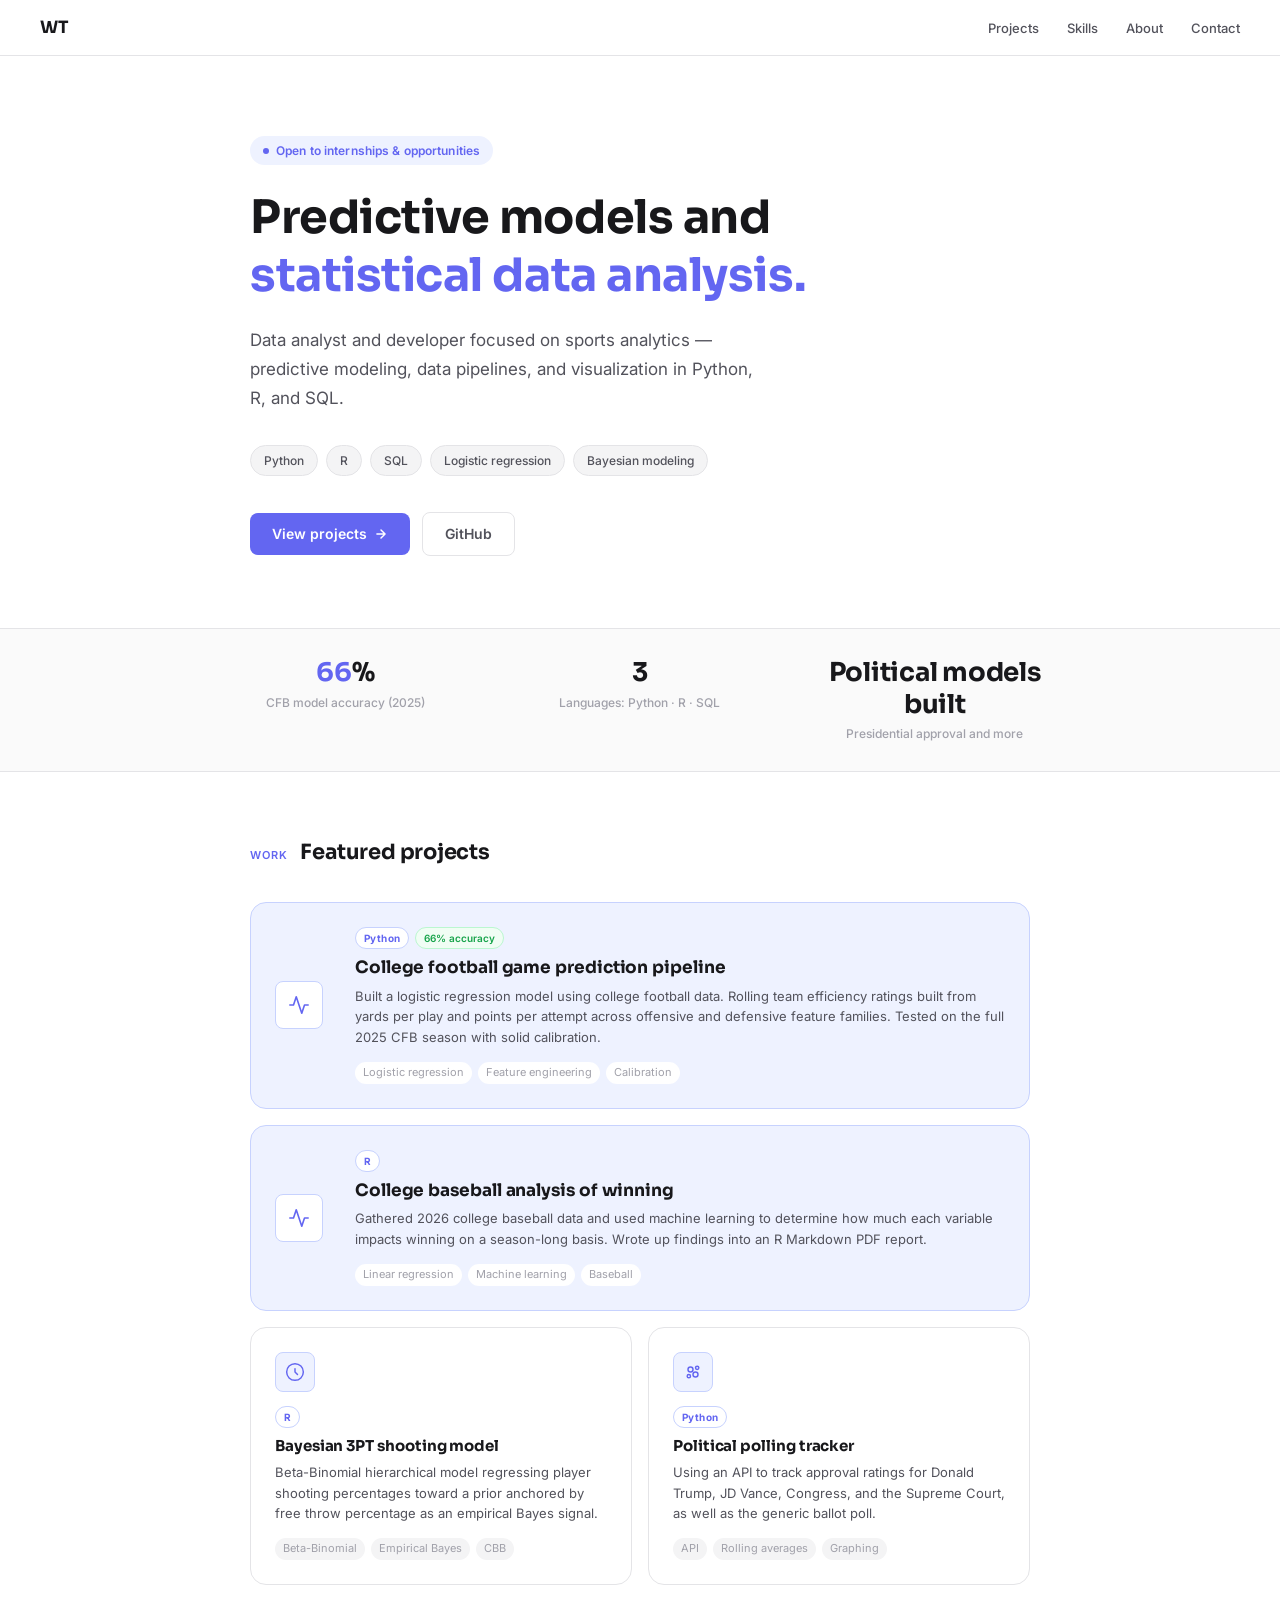
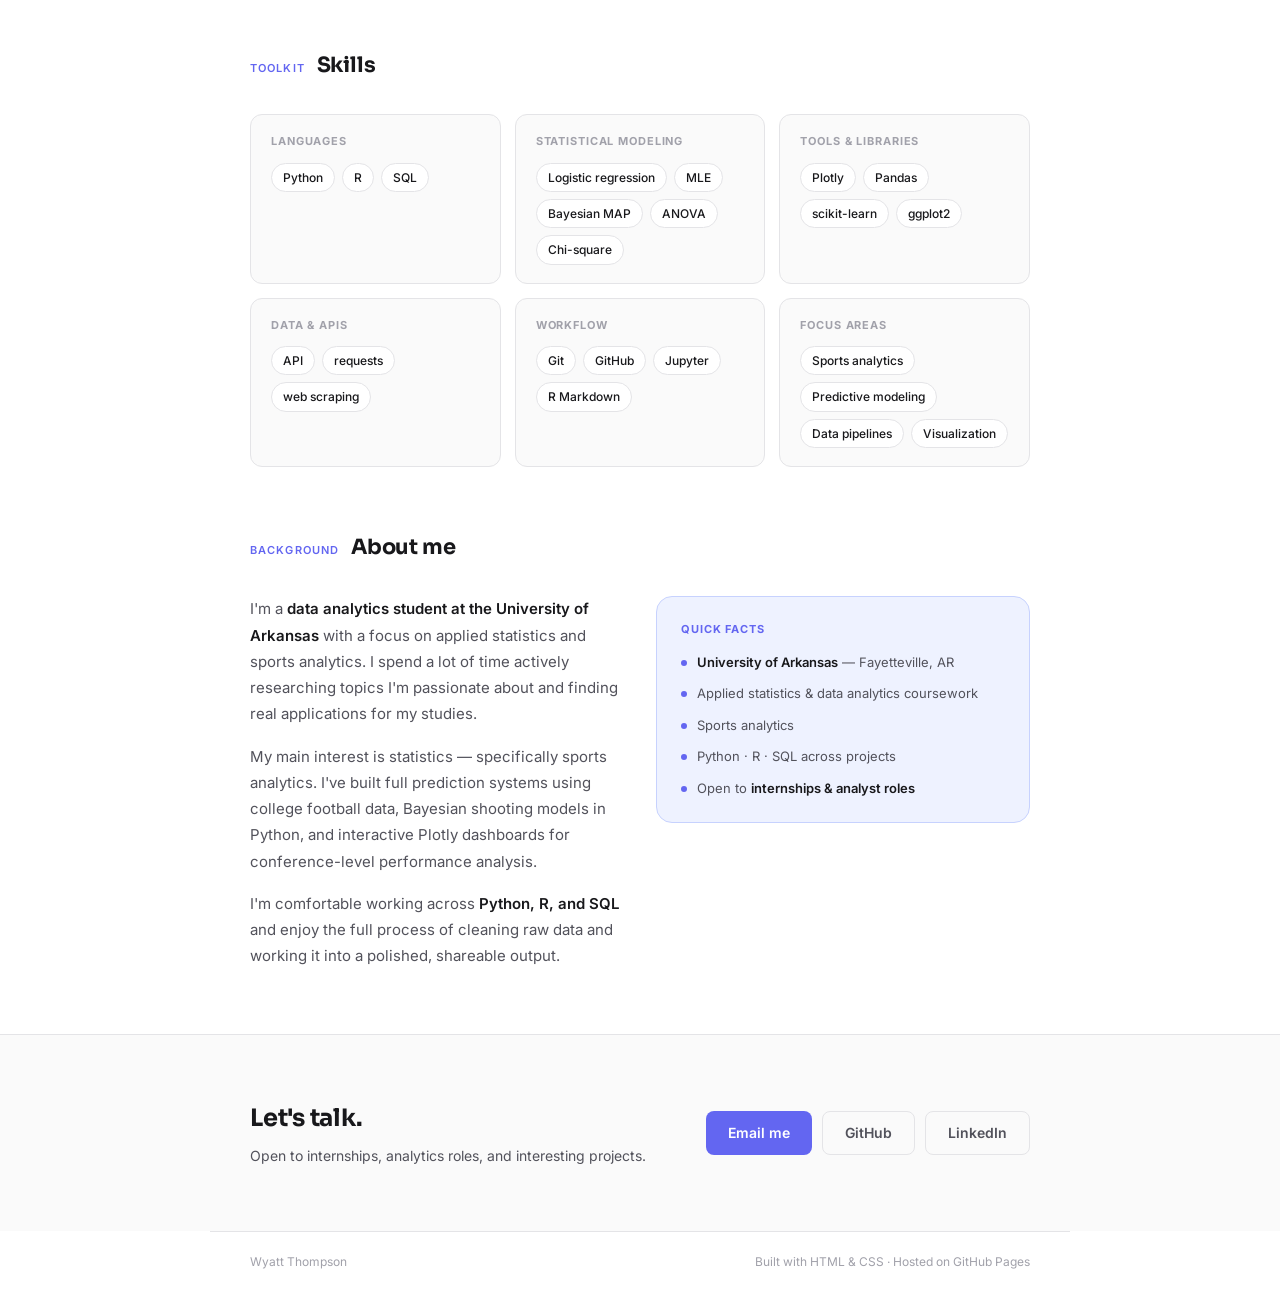
==== index.html @ f05ef439 "Add files via upload" ====
<!DOCTYPE html>
<html lang="en">
<head>
  <meta charset="UTF-8" />
  <meta name="viewport" content="width=device-width, initial-scale=1.0" />
  <title>Wyatt Thompson — Data Analyst</title>
  <link rel="preconnect" href="https://fonts.googleapis.com" />
  <link rel="preconnect" href="https://fonts.gstatic.com" crossorigin />
  <link href="https://fonts.googleapis.com/css2?family=Inter:wght@400;500;600;700&family=Sora:wght@600;700;800&display=swap" rel="stylesheet" />
  <style>
    *, *::before, *::after { box-sizing: border-box; margin: 0; padding: 0; }

    :root {
      --accent: #6366f1;
      --accent-light: #eef2ff;
      --accent-dark: #4338ca;
      --bg: #ffffff;
      --bg-soft: #fafafa;
      --bg-muted: #f4f4f5;
      --text: #18181b;
      --text-secondary: #52525b;
      --text-muted: #a1a1aa;
      --border: #e4e4e7;
      --radius-sm: 8px;
      --radius-md: 12px;
      --radius-lg: 16px;
    }

    html { scroll-behavior: smooth; }

    body {
      font-family: 'Inter', sans-serif;
      background: var(--bg);
      color: var(--text);
      font-size: 15px;
      line-height: 1.6;
      -webkit-font-smoothing: antialiased;
    }

    /* NAV */
    nav {
      position: sticky;
      top: 0;
      z-index: 100;
      background: rgba(255,255,255,0.92);
      backdrop-filter: blur(12px);
      -webkit-backdrop-filter: blur(12px);
      border-bottom: 1px solid var(--border);
      padding: 0 40px;
      height: 56px;
      display: flex;
      align-items: center;
      justify-content: space-between;
    }

    .nav-logo {
      font-family: 'Sora', sans-serif;
      font-weight: 700;
      font-size: 17px;
      color: var(--text);
      text-decoration: none;
      letter-spacing: -0.01em;
    }

    .nav-links {
      display: flex;
      gap: 28px;
      list-style: none;
    }

    .nav-links a {
      font-size: 13px;
      font-weight: 500;
      color: var(--text-secondary);
      text-decoration: none;
      transition: color 0.15s;
    }

    .nav-links a:hover { color: var(--text); }

    /* HERO */
    .hero {
      max-width: 860px;
      margin: 0 auto;
      padding: 80px 40px 72px;
    }

    .hero-badge {
      display: inline-flex;
      align-items: center;
      gap: 7px;
      font-size: 12px;
      font-weight: 600;
      color: var(--accent);
      background: var(--accent-light);
      padding: 5px 13px;
      border-radius: 99px;
      margin-bottom: 24px;
      letter-spacing: 0.01em;
    }

    .hero-badge-dot {
      width: 6px;
      height: 6px;
      border-radius: 50%;
      background: var(--accent);
      animation: pulse 2s ease-in-out infinite;
    }

    @keyframes pulse {
      0%, 100% { opacity: 1; transform: scale(1); }
      50% { opacity: 0.5; transform: scale(0.8); }
    }

    .hero h1 {
      font-family: 'Sora', sans-serif;
      font-size: clamp(32px, 5vw, 46px);
      font-weight: 700;
      line-height: 1.25;
      letter-spacing: -0.01em;
      color: var(--text);
      margin-bottom: 22px;
      max-width: 620px;
    }

    .hero h1 .accent { color: var(--accent); }

    .hero-sub {
      font-size: 17px;
      color: var(--text-secondary);
      max-width: 520px;
      line-height: 1.7;
      margin-bottom: 32px;
    }

    .hero-tags {
      display: flex;
      flex-wrap: wrap;
      gap: 8px;
      margin-bottom: 36px;
    }

    .tag {
      font-size: 12px;
      font-weight: 500;
      color: var(--text-secondary);
      background: var(--bg-muted);
      border: 1px solid var(--border);
      padding: 5px 13px;
      border-radius: 99px;
    }

    .hero-actions {
      display: flex;
      gap: 12px;
      align-items: center;
      flex-wrap: wrap;
    }

    .btn {
      font-size: 14px;
      font-weight: 600;
      padding: 10px 22px;
      border-radius: var(--radius-sm);
      text-decoration: none;
      transition: all 0.15s;
      cursor: pointer;
      border: none;
      display: inline-flex;
      align-items: center;
      gap: 7px;
    }

    .btn-primary {
      background: var(--accent);
      color: #fff;
    }

    .btn-primary:hover { background: var(--accent-dark); }

    .btn-secondary {
      background: transparent;
      color: var(--text-secondary);
      border: 1px solid var(--border);
    }

    .btn-secondary:hover { border-color: #aaa; color: var(--text); }

    /* STATS */
    .stats-bar {
      background: var(--bg-soft);
      border-top: 1px solid var(--border);
      border-bottom: 1px solid var(--border);
      padding: 28px 40px;
    }

    .stats-inner {
      max-width: 860px;
      margin: 0 auto;
      display: grid;
      grid-template-columns: repeat(3, 1fr);
      gap: 24px;
    }

    .stat { text-align: center; }

    .stat-value {
      font-family: 'Sora', sans-serif;
      font-size: 26px;
      font-weight: 700;
      color: var(--text);
      letter-spacing: -0.01em;
      line-height: 1.2;
      margin-bottom: 4px;
    }

    .stat-value span { color: var(--accent); }

    .stat-label {
      font-size: 12px;
      color: var(--text-muted);
      font-weight: 500;
    }

    /* SECTIONS */
    .section {
      max-width: 860px;
      margin: 0 auto;
      padding: 64px 40px;
    }

    .section + .section { padding-top: 0; }

    .section-header {
      display: flex;
      align-items: baseline;
      gap: 12px;
      margin-bottom: 32px;
    }

    .section-label {
      font-size: 11px;
      font-weight: 600;
      color: var(--accent);
      letter-spacing: 0.1em;
      text-transform: uppercase;
    }

    .section-title {
      font-family: 'Sora', sans-serif;
      font-size: 21px;
      font-weight: 700;
      color: var(--text);
      letter-spacing: -0.01em;
    }

    /* PROJECTS */
    .projects-grid {
      display: grid;
      grid-template-columns: 1fr 1fr;
      gap: 16px;
    }

    .project-card {
      background: var(--bg);
      border: 1px solid var(--border);
      border-radius: var(--radius-lg);
      padding: 24px;
      transition: border-color 0.15s, transform 0.15s;
      text-decoration: none;
      color: inherit;
      display: flex;
      flex-direction: column;
    }

    .project-card:hover {
      border-color: var(--accent);
      transform: translateY(-2px);
    }

    .project-card.featured {
      grid-column: span 2;
      background: var(--accent-light);
      border-color: #c7d2fe;
      flex-direction: row;
      gap: 32px;
      align-items: center;
    }

    .project-card.featured:hover { border-color: var(--accent); }

    .proj-icon {
      width: 40px;
      height: 40px;
      border-radius: var(--radius-sm);
      background: var(--accent-light);
      border: 1px solid #c7d2fe;
      display: flex;
      align-items: center;
      justify-content: center;
      margin-bottom: 14px;
      flex-shrink: 0;
    }

    .project-card.featured .proj-icon {
      width: 48px;
      height: 48px;
      background: white;
      margin-bottom: 0;
    }

    .proj-icon svg {
      width: 20px;
      height: 20px;
      stroke: var(--accent);
      fill: none;
      stroke-width: 1.75;
      stroke-linecap: round;
      stroke-linejoin: round;
    }

    .project-card.featured .proj-icon svg { width: 22px; height: 22px; }

    .proj-meta {
      display: flex;
      gap: 6px;
      align-items: center;
      margin-bottom: 8px;
    }

    .proj-lang {
      font-size: 10px;
      font-weight: 700;
      color: var(--accent);
      background: white;
      border: 1px solid #c7d2fe;
      padding: 2px 8px;
      border-radius: 99px;
      letter-spacing: 0.04em;
    }

    .project-card.featured .proj-lang { background: white; }

    .proj-accuracy {
      font-size: 10px;
      font-weight: 600;
      color: #16a34a;
      background: #f0fdf4;
      border: 1px solid #bbf7d0;
      padding: 2px 8px;
      border-radius: 99px;
    }

    .proj-title {
      font-family: 'Sora', sans-serif;
      font-size: 15px;
      font-weight: 700;
      color: var(--text);
      margin-bottom: 6px;
      letter-spacing: -0.005em;
      line-height: 1.35;
    }

    .project-card.featured .proj-title { font-size: 17px; }

    .proj-desc {
      font-size: 13px;
      color: var(--text-secondary);
      line-height: 1.6;
      flex: 1;
    }

    .proj-footer {
      display: flex;
      gap: 6px;
      flex-wrap: wrap;
      margin-top: 14px;
    }

    .proj-tag {
      font-size: 11px;
      color: var(--text-muted);
      background: var(--bg-muted);
      padding: 2px 8px;
      border-radius: 99px;
    }

    .project-card.featured .proj-tag { background: white; }

    /* SKILLS */
    .skills-grid {
      display: grid;
      grid-template-columns: repeat(3, 1fr);
      gap: 14px;
    }

    .skill-group {
      background: var(--bg-soft);
      border: 1px solid var(--border);
      border-radius: var(--radius-md);
      padding: 18px 20px;
    }

    .skill-group-title {
      font-size: 11px;
      font-weight: 700;
      color: var(--text-muted);
      letter-spacing: 0.08em;
      text-transform: uppercase;
      margin-bottom: 12px;
    }

    .skill-pills {
      display: flex;
      flex-wrap: wrap;
      gap: 7px;
    }

    .skill-pill {
      font-size: 12px;
      font-weight: 500;
      color: var(--text);
      background: white;
      border: 1px solid var(--border);
      padding: 4px 11px;
      border-radius: 99px;
    }

    /* ABOUT */
    .about-grid {
      display: grid;
      grid-template-columns: 1fr 1fr;
      gap: 32px;
      align-items: start;
    }

    .about-text p {
      font-size: 15px;
      color: var(--text-secondary);
      line-height: 1.75;
      margin-bottom: 16px;
    }

    .about-text p:last-child { margin-bottom: 0; }

    .about-text strong { color: var(--text); font-weight: 600; }

    .about-card {
      background: var(--accent-light);
      border: 1px solid #c7d2fe;
      border-radius: var(--radius-lg);
      padding: 24px;
    }

    .about-card-label {
      font-size: 11px;
      font-weight: 700;
      color: var(--accent);
      letter-spacing: 0.08em;
      text-transform: uppercase;
      margin-bottom: 14px;
    }

    .about-item {
      display: flex;
      align-items: flex-start;
      gap: 10px;
      margin-bottom: 12px;
    }

    .about-item:last-child { margin-bottom: 0; }

    .about-item-dot {
      width: 6px;
      height: 6px;
      border-radius: 50%;
      background: var(--accent);
      flex-shrink: 0;
      margin-top: 7px;
    }

    .about-item-text {
      font-size: 13px;
      color: var(--text-secondary);
      line-height: 1.5;
    }

    .about-item-text strong { color: var(--text); font-weight: 600; }

    /* CONTACT */
    .contact-section {
      background: var(--bg-soft);
      border-top: 1px solid var(--border);
    }

    .contact-inner {
      max-width: 860px;
      margin: 0 auto;
      padding: 64px 40px;
      display: flex;
      justify-content: space-between;
      align-items: center;
      gap: 32px;
      flex-wrap: wrap;
    }

    .contact-text h2 {
      font-family: 'Sora', sans-serif;
      font-size: 24px;
      font-weight: 700;
      letter-spacing: -0.01em;
      margin-bottom: 8px;
    }

    .contact-text p {
      font-size: 14px;
      color: var(--text-secondary);
    }

    .contact-links {
      display: flex;
      gap: 10px;
      flex-wrap: wrap;
    }

    /* FOOTER */
    footer {
      border-top: 1px solid var(--border);
      padding: 20px 40px;
      display: flex;
      justify-content: space-between;
      align-items: center;
      max-width: 860px;
      margin: 0 auto;
    }

    footer p {
      font-size: 12px;
      color: var(--text-muted);
    }

    /* RESPONSIVE */
    @media (max-width: 640px) {
      nav { padding: 0 20px; }
      .hero { padding: 48px 20px 52px; }
      .stats-bar { padding: 24px 20px; }
      .stats-inner { grid-template-columns: 1fr; gap: 18px; }
      .section { padding: 48px 20px; }
      .projects-grid { grid-template-columns: 1fr; }
      .project-card.featured { grid-column: span 1; flex-direction: column; }
      .skills-grid { grid-template-columns: 1fr 1fr; }
      .about-grid { grid-template-columns: 1fr; }
      .contact-inner { padding: 48px 20px; }
      footer { padding: 20px; flex-direction: column; gap: 8px; text-align: center; }
    }

    @media (prefers-reduced-motion: reduce) {
      *, *::before, *::after { animation: none !important; transition: none !important; }
    }
  </style>
</head>
<body>

  <nav>
    <a href="#" class="nav-logo">WT</a>
    <ul class="nav-links">
      <li><a href="#projects">Projects</a></li>
      <li><a href="#skills">Skills</a></li>
      <li><a href="#about">About</a></li>
      <li><a href="#contact">Contact</a></li>
    </ul>
  </nav>

  <!-- HERO -->
  <section class="hero">
    <div class="hero-badge">
      <span class="hero-badge-dot"></span>
      Open to internships &amp; opportunities
    </div>
    <h1>Predictive models and <span class="accent">statistical data analysis.</span></h1>
    <p class="hero-sub">
      Data analyst and developer focused on sports analytics —
      predictive modeling, data pipelines, and visualization in Python, R, and SQL.
    </p>
    <div class="hero-tags">
      <span class="tag">Python</span>
      <span class="tag">R</span>
      <span class="tag">SQL</span>
      <span class="tag">Logistic regression</span>
      <span class="tag">Bayesian modeling</span>
    </div>
    <div class="hero-actions">
      <a href="#projects" class="btn btn-primary">
        View projects
        <svg viewBox="0 0 24 24" width="14" height="14" stroke="currentColor" fill="none" stroke-width="2.5" stroke-linecap="round" stroke-linejoin="round"><path d="M5 12h14M12 5l7 7-7 7"/></svg>
      </a>
      <a href="https://github.com/wyattthompson915" target="_blank" rel="noopener" class="btn btn-secondary">
        GitHub
      </a>
    </div>
  </section>

  <!-- STATS -->
  <div class="stats-bar">
    <div class="stats-inner">
      <div class="stat">
        <div class="stat-value"><span>66</span>%</div>
        <div class="stat-label">CFB model accuracy (2025)</div>
      </div>
      <div class="stat">
        <div class="stat-value">3</div>
        <div class="stat-label">Languages: Python · R · SQL</div>
      </div>
      <div class="stat">
        <div class="stat-value">Political models built</div>
        <div class="stat-label">Presidential approval and more</div>
      </div>
    </div>
  </div>

  <!-- PROJECTS -->
  <section class="section" id="projects">
    <div class="section-header">
      <span class="section-label">Work</span>
      <h2 class="section-title">Featured projects</h2>
    </div>
    <div class="projects-grid">

      <!-- Featured -->
      <a href="#" class="project-card featured">
        <div class="proj-icon">
          <svg viewBox="0 0 24 24"><polyline points="22 12 18 12 15 21 9 3 6 12 2 12"/></svg>
        </div>
        <div>
          <div class="proj-meta">
            <span class="proj-lang">Python</span>
            <span class="proj-accuracy">66% accuracy</span>
          </div>
          <div class="proj-title">College football game prediction pipeline</div>
          <p class="proj-desc">
            Built a logistic regression model using college football data. Rolling team
            efficiency ratings built from yards per play and points per attempt across
            offensive and defensive feature families. Tested on the full 2025 CFB season
            with solid calibration.
          </p>
          <div class="proj-footer">
            <span class="proj-tag">Logistic regression</span>
            <span class="proj-tag">Feature engineering</span>
            <span class="proj-tag">Calibration</span>
          </div>
        </div>
      </a>

      <a href="#" class="project-card featured">
        <div class="proj-icon">
          <svg viewBox="0 0 24 24"><polyline points="22 12 18 12 15 21 9 3 6 12 2 12"/></svg>
        </div>
        <div>
          <div class="proj-meta">
            <span class="proj-lang">R</span>
          </div>
          <div class="proj-title">College baseball analysis of winning</div>
          <p class="proj-desc">
            Gathered 2026 college baseball data and used machine learning to determine
            how much each variable impacts winning on a season-long basis. Wrote up
            findings into an R Markdown PDF report.
          </p>
          <div class="proj-footer">
            <span class="proj-tag">Linear regression</span>
            <span class="proj-tag">Machine learning</span>
            <span class="proj-tag">Baseball</span>
          </div>
        </div>
      </a>

      <a href="#" class="project-card">
        <div class="proj-icon">
          <svg viewBox="0 0 24 24"><circle cx="12" cy="12" r="10"/><path d="M12 8v4l3 3"/></svg>
        </div>
        <div class="proj-meta"><span class="proj-lang">R</span></div>
        <div class="proj-title">Bayesian 3PT shooting model</div>
        <p class="proj-desc">
          Beta-Binomial hierarchical model regressing player shooting percentages toward a
          prior anchored by free throw percentage as an empirical Bayes signal.
        </p>
        <div class="proj-footer">
          <span class="proj-tag">Beta-Binomial</span>
          <span class="proj-tag">Empirical Bayes</span>
          <span class="proj-tag">CBB</span>
        </div>
      </a>

      <a href="#" class="project-card">
        <div class="proj-icon">
          <svg viewBox="0 0 24 24"><circle cx="9" cy="9" r="3"/><circle cx="15" cy="15" r="3"/><circle cx="17" cy="7" r="2"/><circle cx="7" cy="17" r="2"/></svg>
        </div>
        <div class="proj-meta"><span class="proj-lang">Python</span></div>
        <div class="proj-title">Political polling tracker</div>
        <p class="proj-desc">
          Using an API to track approval ratings for Donald Trump, JD Vance, Congress,
          and the Supreme Court, as well as the generic ballot poll.
        </p>
        <div class="proj-footer">
          <span class="proj-tag">API</span>
          <span class="proj-tag">Rolling averages</span>
          <span class="proj-tag">Graphing</span>
        </div>
      </a>

    </div>
  </section>

  <!-- SKILLS -->
  <section class="section" id="skills">
    <div class="section-header">
      <span class="section-label">Toolkit</span>
      <h2 class="section-title">Skills</h2>
    </div>
    <div class="skills-grid">
      <div class="skill-group">
        <div class="skill-group-title">Languages</div>
        <div class="skill-pills">
          <span class="skill-pill">Python</span>
          <span class="skill-pill">R</span>
          <span class="skill-pill">SQL</span>
        </div>
      </div>
      <div class="skill-group">
        <div class="skill-group-title">Statistical modeling</div>
        <div class="skill-pills">
          <span class="skill-pill">Logistic regression</span>
          <span class="skill-pill">MLE</span>
          <span class="skill-pill">Bayesian MAP</span>
          <span class="skill-pill">ANOVA</span>
          <span class="skill-pill">Chi-square</span>
        </div>
      </div>
      <div class="skill-group">
        <div class="skill-group-title">Tools &amp; libraries</div>
        <div class="skill-pills">
          <span class="skill-pill">Plotly</span>
          <span class="skill-pill">Pandas</span>
          <span class="skill-pill">scikit-learn</span>
          <span class="skill-pill">ggplot2</span>
        </div>
      </div>
      <div class="skill-group">
        <div class="skill-group-title">Data &amp; APIs</div>
        <div class="skill-pills">
          <span class="skill-pill">API</span>
          <span class="skill-pill">requests</span>
          <span class="skill-pill">web scraping</span>
        </div>
      </div>
      <div class="skill-group">
        <div class="skill-group-title">Workflow</div>
        <div class="skill-pills">
          <span class="skill-pill">Git</span>
          <span class="skill-pill">GitHub</span>
          <span class="skill-pill">Jupyter</span>
          <span class="skill-pill">R Markdown</span>
        </div>
      </div>
      <div class="skill-group">
        <div class="skill-group-title">Focus areas</div>
        <div class="skill-pills">
          <span class="skill-pill">Sports analytics</span>
          <span class="skill-pill">Predictive modeling</span>
          <span class="skill-pill">Data pipelines</span>
          <span class="skill-pill">Visualization</span>
        </div>
      </div>
    </div>
  </section>

  <!-- ABOUT -->
  <section class="section" id="about">
    <div class="section-header">
      <span class="section-label">Background</span>
      <h2 class="section-title">About me</h2>
    </div>
    <div class="about-grid">
      <div class="about-text">
        <p>
          I'm a <strong>data analytics student at the University of Arkansas</strong> with a focus on
          applied statistics and sports analytics. I spend a lot of time actively researching topics
          I'm passionate about and finding real applications for my studies.
        </p>
        <p>
          My main interest is statistics — specifically sports analytics. I've built
          full prediction systems using college football data, Bayesian shooting models in Python,
          and interactive Plotly dashboards for conference-level performance analysis.
        </p>
        <p>
          I'm comfortable working across <strong>Python, R, and SQL</strong> and enjoy the full
          process of cleaning raw data and working it into a polished, shareable output.
        </p>
      </div>
      <div class="about-card">
        <div class="about-card-label">Quick facts</div>
        <div class="about-item">
          <span class="about-item-dot"></span>
          <span class="about-item-text"><strong>University of Arkansas</strong> — Fayetteville, AR</span>
        </div>
        <div class="about-item">
          <span class="about-item-dot"></span>
          <span class="about-item-text">Applied statistics &amp; data analytics coursework</span>
        </div>
        <div class="about-item">
          <span class="about-item-dot"></span>
          <span class="about-item-text">Sports analytics</span>
        </div>
        <div class="about-item">
          <span class="about-item-dot"></span>
          <span class="about-item-text">Python · R · SQL across projects</span>
        </div>
        <div class="about-item">
          <span class="about-item-dot"></span>
          <span class="about-item-text">Open to <strong>internships &amp; analyst roles</strong></span>
        </div>
      </div>
    </div>
  </section>

  <!-- CONTACT -->
  <div class="contact-section" id="contact">
    <div class="contact-inner">
      <div class="contact-text">
        <h2>Let's talk.</h2>
        <p>Open to internships, analytics roles, and interesting projects.</p>
      </div>
      <div class="contact-links">
        <a href="mailto:wht1705@email.com" class="btn btn-primary">Email me</a>
        <a href="https://github.com/wyattthompson915" target="_blank" rel="noopener" class="btn btn-secondary">GitHub</a>
        <a href="https://www.linkedin.com/in/wyatt-thompson915/" target="_blank" rel="noopener" class="btn btn-secondary">LinkedIn</a>
      </div>
    </div>
  </div>

  <footer>
    <p>Wyatt Thompson</p>
    <p>Built with HTML &amp; CSS · Hosted on GitHub Pages</p>
  </footer>

</body>
</html>
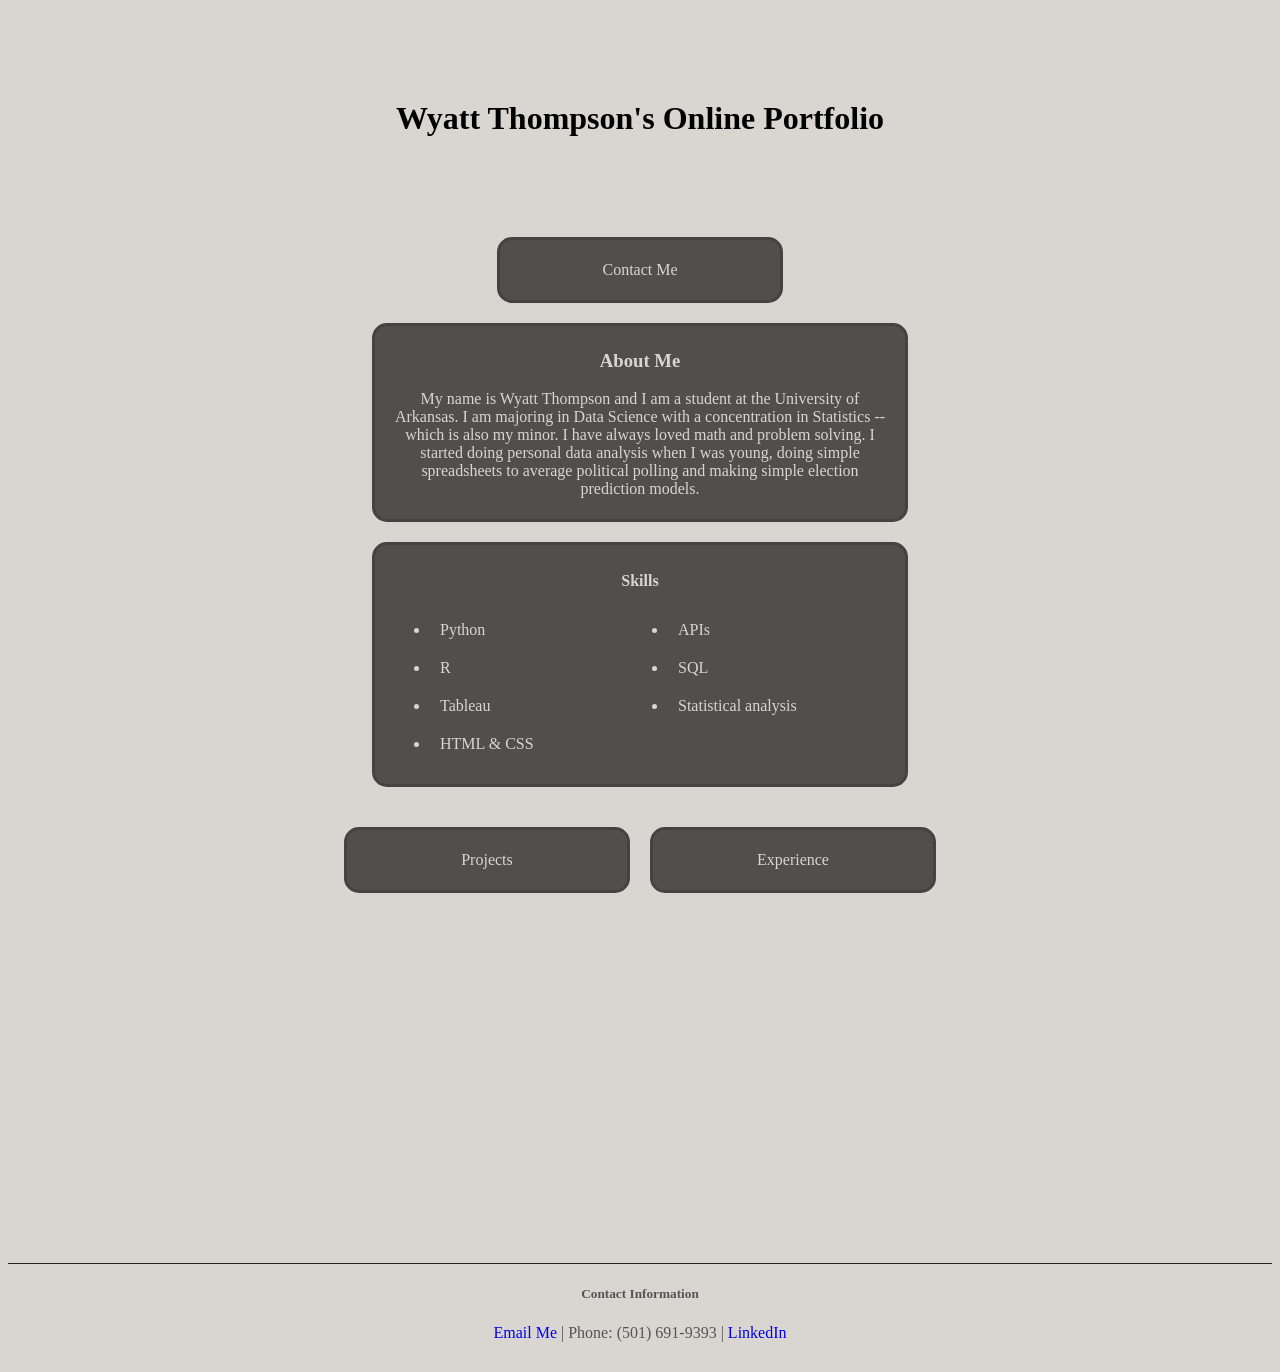
==== commit deb5b9d8: "Add files via upload" ====
--- a/index.html
+++ b/index.html
@@ -1,846 +1,76 @@
 <!DOCTYPE html>
-<html lang="en">
-<head>
-  <meta charset="UTF-8" />
-  <meta name="viewport" content="width=device-width, initial-scale=1.0" />
-  <title>Wyatt Thompson — Data Analyst</title>
-  <link rel="preconnect" href="https://fonts.googleapis.com" />
-  <link rel="preconnect" href="https://fonts.gstatic.com" crossorigin />
-  <link href="https://fonts.googleapis.com/css2?family=Inter:wght@400;500;600;700&family=Sora:wght@600;700;800&display=swap" rel="stylesheet" />
-  <style>
-    *, *::before, *::after { box-sizing: border-box; margin: 0; padding: 0; }
+<html>
 
-    :root {
-      --accent: #6366f1;
-      --accent-light: #eef2ff;
-      --accent-dark: #4338ca;
-      --bg: #ffffff;
-      --bg-soft: #fafafa;
-      --bg-muted: #f4f4f5;
-      --text: #18181b;
-      --text-secondary: #52525b;
-      --text-muted: #a1a1aa;
-      --border: #e4e4e7;
-      --radius-sm: 8px;
-      --radius-md: 12px;
-      --radius-lg: 16px;
-    }
+  <head>
+    <title>
+      Wyatt Thompson -- Portfolio
+    </title>
+    <link rel="stylesheet" href="style.css">
+  </head>
 
-    html { scroll-behavior: smooth; }
+  <body>
+    <h1 class="main-title">
+      Wyatt Thompson's Online Portfolio
+    </h1>
+    <nav>
+      <a href="#contact-info">
+        <div class="card-second">
+          <p>Contact Me</p>
+        </div>
+      </a>
+    </nav>
 
-    body {
-      font-family: 'Inter', sans-serif;
-      background: var(--bg);
-      color: var(--text);
-      font-size: 15px;
-      line-height: 1.6;
-      -webkit-font-smoothing: antialiased;
-    }
+    <!-- Here is the about me section-->
+    <div class="card">
+      <h3>
+        About Me
+      </h3>
+      <p>
+        My name is Wyatt Thompson and I am a student at the University of Arkansas. I am majoring in Data Science with a concentration in Statistics -- which is also my minor. 
+        I have always loved math and problem solving. I started doing personal data analysis when I was young, doing simple spreadsheets to average political polling and making
+        simple election prediction models. 
+      </p>
+    </div>
 
-    /* NAV */
-    nav {
-      position: sticky;
-      top: 0;
-      z-index: 100;
-      background: rgba(255,255,255,0.92);
-      backdrop-filter: blur(12px);
-      -webkit-backdrop-filter: blur(12px);
-      border-bottom: 1px solid var(--border);
-      padding: 0 40px;
-      height: 56px;
-      display: flex;
-      align-items: center;
-      justify-content: space-between;
-    }
+    <!-- skills section-->
+    <div class="card">
+      <h4>
+        Skills
+      </h4>
+      <ul>
+        <li>Python</li>
+        <li>R</li>
+        <li>Tableau</li>
+        <li>HTML & CSS</li>
+        <li>APIs</li>
+        <li>SQL</li>
+        <li>Statistical analysis</li>
+      </ul>
+    </div>
 
-    .nav-logo {
-      font-family: 'Sora', sans-serif;
-      font-weight: 700;
-      font-size: 17px;
-      color: var(--text);
-      text-decoration: none;
-      letter-spacing: -0.01em;
-    }
-
-    .nav-links {
-      display: flex;
-      gap: 28px;
-      list-style: none;
-    }
-
-    .nav-links a {
-      font-size: 13px;
-      font-weight: 500;
-      color: var(--text-secondary);
-      text-decoration: none;
-      transition: color 0.15s;
-    }
-
-    .nav-links a:hover { color: var(--text); }
-
-    /* HERO */
-    .hero {
-      max-width: 860px;
-      margin: 0 auto;
-      padding: 80px 40px 72px;
-    }
-
-    .hero-badge {
-      display: inline-flex;
-      align-items: center;
-      gap: 7px;
-      font-size: 12px;
-      font-weight: 600;
-      color: var(--accent);
-      background: var(--accent-light);
-      padding: 5px 13px;
-      border-radius: 99px;
-      margin-bottom: 24px;
-      letter-spacing: 0.01em;
-    }
-
-    .hero-badge-dot {
-      width: 6px;
-      height: 6px;
-      border-radius: 50%;
-      background: var(--accent);
-      animation: pulse 2s ease-in-out infinite;
-    }
-
-    @keyframes pulse {
-      0%, 100% { opacity: 1; transform: scale(1); }
-      50% { opacity: 0.5; transform: scale(0.8); }
-    }
-
-    .hero h1 {
-      font-family: 'Sora', sans-serif;
-      font-size: clamp(32px, 5vw, 46px);
-      font-weight: 700;
-      line-height: 1.25;
-      letter-spacing: -0.01em;
-      color: var(--text);
-      margin-bottom: 22px;
-      max-width: 620px;
-    }
-
-    .hero h1 .accent { color: var(--accent); }
-
-    .hero-sub {
-      font-size: 17px;
-      color: var(--text-secondary);
-      max-width: 520px;
-      line-height: 1.7;
-      margin-bottom: 32px;
-    }
-
-    .hero-tags {
-      display: flex;
-      flex-wrap: wrap;
-      gap: 8px;
-      margin-bottom: 36px;
-    }
-
-    .tag {
-      font-size: 12px;
-      font-weight: 500;
-      color: var(--text-secondary);
-      background: var(--bg-muted);
-      border: 1px solid var(--border);
-      padding: 5px 13px;
-      border-radius: 99px;
-    }
-
-    .hero-actions {
-      display: flex;
-      gap: 12px;
-      align-items: center;
-      flex-wrap: wrap;
-    }
-
-    .btn {
-      font-size: 14px;
-      font-weight: 600;
-      padding: 10px 22px;
-      border-radius: var(--radius-sm);
-      text-decoration: none;
-      transition: all 0.15s;
-      cursor: pointer;
-      border: none;
-      display: inline-flex;
-      align-items: center;
-      gap: 7px;
-    }
-
-    .btn-primary {
-      background: var(--accent);
-      color: #fff;
-    }
-
-    .btn-primary:hover { background: var(--accent-dark); }
-
-    .btn-secondary {
-      background: transparent;
-      color: var(--text-secondary);
-      border: 1px solid var(--border);
-    }
-
-    .btn-secondary:hover { border-color: #aaa; color: var(--text); }
-
-    /* STATS */
-    .stats-bar {
-      background: var(--bg-soft);
-      border-top: 1px solid var(--border);
-      border-bottom: 1px solid var(--border);
-      padding: 28px 40px;
-    }
-
-    .stats-inner {
-      max-width: 860px;
-      margin: 0 auto;
-      display: grid;
-      grid-template-columns: repeat(3, 1fr);
-      gap: 24px;
-    }
-
-    .stat { text-align: center; }
-
-    .stat-value {
-      font-family: 'Sora', sans-serif;
-      font-size: 26px;
-      font-weight: 700;
-      color: var(--text);
-      letter-spacing: -0.01em;
-      line-height: 1.2;
-      margin-bottom: 4px;
-    }
-
-    .stat-value span { color: var(--accent); }
-
-    .stat-label {
-      font-size: 12px;
-      color: var(--text-muted);
-      font-weight: 500;
-    }
-
-    /* SECTIONS */
-    .section {
-      max-width: 860px;
-      margin: 0 auto;
-      padding: 64px 40px;
-    }
-
-    .section + .section { padding-top: 0; }
-
-    .section-header {
-      display: flex;
-      align-items: baseline;
-      gap: 12px;
-      margin-bottom: 32px;
-    }
-
-    .section-label {
-      font-size: 11px;
-      font-weight: 600;
-      color: var(--accent);
-      letter-spacing: 0.1em;
-      text-transform: uppercase;
-    }
-
-    .section-title {
-      font-family: 'Sora', sans-serif;
-      font-size: 21px;
-      font-weight: 700;
-      color: var(--text);
-      letter-spacing: -0.01em;
-    }
-
-    /* PROJECTS */
-    .projects-grid {
-      display: grid;
-      grid-template-columns: 1fr 1fr;
-      gap: 16px;
-    }
-
-    .project-card {
-      background: var(--bg);
-      border: 1px solid var(--border);
-      border-radius: var(--radius-lg);
-      padding: 24px;
-      transition: border-color 0.15s, transform 0.15s;
-      text-decoration: none;
-      color: inherit;
-      display: flex;
-      flex-direction: column;
-    }
-
-    .project-card:hover {
-      border-color: var(--accent);
-      transform: translateY(-2px);
-    }
-
-    .project-card.featured {
-      grid-column: span 2;
-      background: var(--accent-light);
-      border-color: #c7d2fe;
-      flex-direction: row;
-      gap: 32px;
-      align-items: center;
-    }
-
-    .project-card.featured:hover { border-color: var(--accent); }
-
-    .proj-icon {
-      width: 40px;
-      height: 40px;
-      border-radius: var(--radius-sm);
-      background: var(--accent-light);
-      border: 1px solid #c7d2fe;
-      display: flex;
-      align-items: center;
-      justify-content: center;
-      margin-bottom: 14px;
-      flex-shrink: 0;
-    }
-
-    .project-card.featured .proj-icon {
-      width: 48px;
-      height: 48px;
-      background: white;
-      margin-bottom: 0;
-    }
-
-    .proj-icon svg {
-      width: 20px;
-      height: 20px;
-      stroke: var(--accent);
-      fill: none;
-      stroke-width: 1.75;
-      stroke-linecap: round;
-      stroke-linejoin: round;
-    }
-
-    .project-card.featured .proj-icon svg { width: 22px; height: 22px; }
-
-    .proj-meta {
-      display: flex;
-      gap: 6px;
-      align-items: center;
-      margin-bottom: 8px;
-    }
-
-    .proj-lang {
-      font-size: 10px;
-      font-weight: 700;
-      color: var(--accent);
-      background: white;
-      border: 1px solid #c7d2fe;
-      padding: 2px 8px;
-      border-radius: 99px;
-      letter-spacing: 0.04em;
-    }
-
-    .project-card.featured .proj-lang { background: white; }
-
-    .proj-accuracy {
-      font-size: 10px;
-      font-weight: 600;
-      color: #16a34a;
-      background: #f0fdf4;
-      border: 1px solid #bbf7d0;
-      padding: 2px 8px;
-      border-radius: 99px;
-    }
-
-    .proj-title {
-      font-family: 'Sora', sans-serif;
-      font-size: 15px;
-      font-weight: 700;
-      color: var(--text);
-      margin-bottom: 6px;
-      letter-spacing: -0.005em;
-      line-height: 1.35;
-    }
-
-    .project-card.featured .proj-title { font-size: 17px; }
-
-    .proj-desc {
-      font-size: 13px;
-      color: var(--text-secondary);
-      line-height: 1.6;
-      flex: 1;
-    }
-
-    .proj-footer {
-      display: flex;
-      gap: 6px;
-      flex-wrap: wrap;
-      margin-top: 14px;
-    }
-
-    .proj-tag {
-      font-size: 11px;
-      color: var(--text-muted);
-      background: var(--bg-muted);
-      padding: 2px 8px;
-      border-radius: 99px;
-    }
-
-    .project-card.featured .proj-tag { background: white; }
-
-    /* SKILLS */
-    .skills-grid {
-      display: grid;
-      grid-template-columns: repeat(3, 1fr);
-      gap: 14px;
-    }
-
-    .skill-group {
-      background: var(--bg-soft);
-      border: 1px solid var(--border);
-      border-radius: var(--radius-md);
-      padding: 18px 20px;
-    }
-
-    .skill-group-title {
-      font-size: 11px;
-      font-weight: 700;
-      color: var(--text-muted);
-      letter-spacing: 0.08em;
-      text-transform: uppercase;
-      margin-bottom: 12px;
-    }
-
-    .skill-pills {
-      display: flex;
-      flex-wrap: wrap;
-      gap: 7px;
-    }
-
-    .skill-pill {
-      font-size: 12px;
-      font-weight: 500;
-      color: var(--text);
-      background: white;
-      border: 1px solid var(--border);
-      padding: 4px 11px;
-      border-radius: 99px;
-    }
-
-    /* ABOUT */
-    .about-grid {
-      display: grid;
-      grid-template-columns: 1fr 1fr;
-      gap: 32px;
-      align-items: start;
-    }
-
-    .about-text p {
-      font-size: 15px;
-      color: var(--text-secondary);
-      line-height: 1.75;
-      margin-bottom: 16px;
-    }
-
-    .about-text p:last-child { margin-bottom: 0; }
-
-    .about-text strong { color: var(--text); font-weight: 600; }
-
-    .about-card {
-      background: var(--accent-light);
-      border: 1px solid #c7d2fe;
-      border-radius: var(--radius-lg);
-      padding: 24px;
-    }
-
-    .about-card-label {
-      font-size: 11px;
-      font-weight: 700;
-      color: var(--accent);
-      letter-spacing: 0.08em;
-      text-transform: uppercase;
-      margin-bottom: 14px;
-    }
-
-    .about-item {
-      display: flex;
-      align-items: flex-start;
-      gap: 10px;
-      margin-bottom: 12px;
-    }
-
-    .about-item:last-child { margin-bottom: 0; }
-
-    .about-item-dot {
-      width: 6px;
-      height: 6px;
-      border-radius: 50%;
-      background: var(--accent);
-      flex-shrink: 0;
-      margin-top: 7px;
-    }
-
-    .about-item-text {
-      font-size: 13px;
-      color: var(--text-secondary);
-      line-height: 1.5;
-    }
-
-    .about-item-text strong { color: var(--text); font-weight: 600; }
-
-    /* CONTACT */
-    .contact-section {
-      background: var(--bg-soft);
-      border-top: 1px solid var(--border);
-    }
-
-    .contact-inner {
-      max-width: 860px;
-      margin: 0 auto;
-      padding: 64px 40px;
-      display: flex;
-      justify-content: space-between;
-      align-items: center;
-      gap: 32px;
-      flex-wrap: wrap;
-    }
-
-    .contact-text h2 {
-      font-family: 'Sora', sans-serif;
-      font-size: 24px;
-      font-weight: 700;
-      letter-spacing: -0.01em;
-      margin-bottom: 8px;
-    }
-
-    .contact-text p {
-      font-size: 14px;
-      color: var(--text-secondary);
-    }
-
-    .contact-links {
-      display: flex;
-      gap: 10px;
-      flex-wrap: wrap;
-    }
-
-    /* FOOTER */
-    footer {
-      border-top: 1px solid var(--border);
-      padding: 20px 40px;
-      display: flex;
-      justify-content: space-between;
-      align-items: center;
-      max-width: 860px;
-      margin: 0 auto;
-    }
-
-    footer p {
-      font-size: 12px;
-      color: var(--text-muted);
-    }
-
-    /* RESPONSIVE */
-    @media (max-width: 640px) {
-      nav { padding: 0 20px; }
-      .hero { padding: 48px 20px 52px; }
-      .stats-bar { padding: 24px 20px; }
-      .stats-inner { grid-template-columns: 1fr; gap: 18px; }
-      .section { padding: 48px 20px; }
-      .projects-grid { grid-template-columns: 1fr; }
-      .project-card.featured { grid-column: span 1; flex-direction: column; }
-      .skills-grid { grid-template-columns: 1fr 1fr; }
-      .about-grid { grid-template-columns: 1fr; }
-      .contact-inner { padding: 48px 20px; }
-      footer { padding: 20px; flex-direction: column; gap: 8px; text-align: center; }
-    }
-
-    @media (prefers-reduced-motion: reduce) {
-      *, *::before, *::after { animation: none !important; transition: none !important; }
-    }
-  </style>
-</head>
-<body>
-
-  <nav>
-    <a href="#" class="nav-logo">WT</a>
-    <ul class="nav-links">
-      <li><a href="#projects">Projects</a></li>
-      <li><a href="#skills">Skills</a></li>
-      <li><a href="#about">About</a></li>
-      <li><a href="#contact">Contact</a></li>
-    </ul>
-  </nav>
-
-  <!-- HERO -->
-  <section class="hero">
-    <div class="hero-badge">
-      <span class="hero-badge-dot"></span>
-      Open to internships &amp; opportunities
-    </div>
-    <h1>Predictive models and <span class="accent">statistical data analysis.</span></h1>
-    <p class="hero-sub">
-      Data analyst and developer focused on sports analytics —
-      predictive modeling, data pipelines, and visualization in Python, R, and SQL.
-    </p>
-    <div class="hero-tags">
-      <span class="tag">Python</span>
-      <span class="tag">R</span>
-      <span class="tag">SQL</span>
-      <span class="tag">Logistic regression</span>
-      <span class="tag">Bayesian modeling</span>
-    </div>
-    <div class="hero-actions">
-      <a href="#projects" class="btn btn-primary">
-        View projects
-        <svg viewBox="0 0 24 24" width="14" height="14" stroke="currentColor" fill="none" stroke-width="2.5" stroke-linecap="round" stroke-linejoin="round"><path d="M5 12h14M12 5l7 7-7 7"/></svg>
+     <!-- grid for next buttons-->
+    <div class="grid">
+      <a href="./projects.html">
+        <div class="card-second">
+          <p>Projects</p>
+        </div>
       </a>
-      <a href="https://github.com/wyattthompson915" target="_blank" rel="noopener" class="btn btn-secondary">
-        GitHub
+      <a href="./experience.html">
+        <div class="card-second">
+          <p>Experience</p>
+        </div>
       </a>
     </div>
-  </section>
 
-  <!-- STATS -->
-  <div class="stats-bar">
-    <div class="stats-inner">
-      <div class="stat">
-        <div class="stat-value"><span>66</span>%</div>
-        <div class="stat-label">CFB model accuracy (2025)</div>
-      </div>
-      <div class="stat">
-        <div class="stat-value">3</div>
-        <div class="stat-label">Languages: Python · R · SQL</div>
-      </div>
-      <div class="stat">
-        <div class="stat-value">Political models built</div>
-        <div class="stat-label">Presidential approval and more</div>
-      </div>
-    </div>
-  </div>
+  </body>
 
-  <!-- PROJECTS -->
-  <section class="section" id="projects">
-    <div class="section-header">
-      <span class="section-label">Work</span>
-      <h2 class="section-title">Featured projects</h2>
-    </div>
-    <div class="projects-grid">
-
-      <!-- Featured -->
-      <a href="#" class="project-card featured">
-        <div class="proj-icon">
-          <svg viewBox="0 0 24 24"><polyline points="22 12 18 12 15 21 9 3 6 12 2 12"/></svg>
-        </div>
-        <div>
-          <div class="proj-meta">
-            <span class="proj-lang">Python</span>
-            <span class="proj-accuracy">66% accuracy</span>
-          </div>
-          <div class="proj-title">College football game prediction pipeline</div>
-          <p class="proj-desc">
-            Built a logistic regression model using college football data. Rolling team
-            efficiency ratings built from yards per play and points per attempt across
-            offensive and defensive feature families. Tested on the full 2025 CFB season
-            with solid calibration.
-          </p>
-          <div class="proj-footer">
-            <span class="proj-tag">Logistic regression</span>
-            <span class="proj-tag">Feature engineering</span>
-            <span class="proj-tag">Calibration</span>
-          </div>
-        </div>
-      </a>
-
-      <a href="#" class="project-card featured">
-        <div class="proj-icon">
-          <svg viewBox="0 0 24 24"><polyline points="22 12 18 12 15 21 9 3 6 12 2 12"/></svg>
-        </div>
-        <div>
-          <div class="proj-meta">
-            <span class="proj-lang">R</span>
-          </div>
-          <div class="proj-title">College baseball analysis of winning</div>
-          <p class="proj-desc">
-            Gathered 2026 college baseball data and used machine learning to determine
-            how much each variable impacts winning on a season-long basis. Wrote up
-            findings into an R Markdown PDF report.
-          </p>
-          <div class="proj-footer">
-            <span class="proj-tag">Linear regression</span>
-            <span class="proj-tag">Machine learning</span>
-            <span class="proj-tag">Baseball</span>
-          </div>
-        </div>
-      </a>
-
-      <a href="#" class="project-card">
-        <div class="proj-icon">
-          <svg viewBox="0 0 24 24"><circle cx="12" cy="12" r="10"/><path d="M12 8v4l3 3"/></svg>
-        </div>
-        <div class="proj-meta"><span class="proj-lang">R</span></div>
-        <div class="proj-title">Bayesian 3PT shooting model</div>
-        <p class="proj-desc">
-          Beta-Binomial hierarchical model regressing player shooting percentages toward a
-          prior anchored by free throw percentage as an empirical Bayes signal.
-        </p>
-        <div class="proj-footer">
-          <span class="proj-tag">Beta-Binomial</span>
-          <span class="proj-tag">Empirical Bayes</span>
-          <span class="proj-tag">CBB</span>
-        </div>
-      </a>
-
-      <a href="#" class="project-card">
-        <div class="proj-icon">
-          <svg viewBox="0 0 24 24"><circle cx="9" cy="9" r="3"/><circle cx="15" cy="15" r="3"/><circle cx="17" cy="7" r="2"/><circle cx="7" cy="17" r="2"/></svg>
-        </div>
-        <div class="proj-meta"><span class="proj-lang">Python</span></div>
-        <div class="proj-title">Political polling tracker</div>
-        <p class="proj-desc">
-          Using an API to track approval ratings for Donald Trump, JD Vance, Congress,
-          and the Supreme Court, as well as the generic ballot poll.
-        </p>
-        <div class="proj-footer">
-          <span class="proj-tag">API</span>
-          <span class="proj-tag">Rolling averages</span>
-          <span class="proj-tag">Graphing</span>
-        </div>
-      </a>
-
-    </div>
-  </section>
-
-  <!-- SKILLS -->
-  <section class="section" id="skills">
-    <div class="section-header">
-      <span class="section-label">Toolkit</span>
-      <h2 class="section-title">Skills</h2>
-    </div>
-    <div class="skills-grid">
-      <div class="skill-group">
-        <div class="skill-group-title">Languages</div>
-        <div class="skill-pills">
-          <span class="skill-pill">Python</span>
-          <span class="skill-pill">R</span>
-          <span class="skill-pill">SQL</span>
-        </div>
-      </div>
-      <div class="skill-group">
-        <div class="skill-group-title">Statistical modeling</div>
-        <div class="skill-pills">
-          <span class="skill-pill">Logistic regression</span>
-          <span class="skill-pill">MLE</span>
-          <span class="skill-pill">Bayesian MAP</span>
-          <span class="skill-pill">ANOVA</span>
-          <span class="skill-pill">Chi-square</span>
-        </div>
-      </div>
-      <div class="skill-group">
-        <div class="skill-group-title">Tools &amp; libraries</div>
-        <div class="skill-pills">
-          <span class="skill-pill">Plotly</span>
-          <span class="skill-pill">Pandas</span>
-          <span class="skill-pill">scikit-learn</span>
-          <span class="skill-pill">ggplot2</span>
-        </div>
-      </div>
-      <div class="skill-group">
-        <div class="skill-group-title">Data &amp; APIs</div>
-        <div class="skill-pills">
-          <span class="skill-pill">API</span>
-          <span class="skill-pill">requests</span>
-          <span class="skill-pill">web scraping</span>
-        </div>
-      </div>
-      <div class="skill-group">
-        <div class="skill-group-title">Workflow</div>
-        <div class="skill-pills">
-          <span class="skill-pill">Git</span>
-          <span class="skill-pill">GitHub</span>
-          <span class="skill-pill">Jupyter</span>
-          <span class="skill-pill">R Markdown</span>
-        </div>
-      </div>
-      <div class="skill-group">
-        <div class="skill-group-title">Focus areas</div>
-        <div class="skill-pills">
-          <span class="skill-pill">Sports analytics</span>
-          <span class="skill-pill">Predictive modeling</span>
-          <span class="skill-pill">Data pipelines</span>
-          <span class="skill-pill">Visualization</span>
-        </div>
-      </div>
-    </div>
-  </section>
-
-  <!-- ABOUT -->
-  <section class="section" id="about">
-    <div class="section-header">
-      <span class="section-label">Background</span>
-      <h2 class="section-title">About me</h2>
-    </div>
-    <div class="about-grid">
-      <div class="about-text">
-        <p>
-          I'm a <strong>data analytics student at the University of Arkansas</strong> with a focus on
-          applied statistics and sports analytics. I spend a lot of time actively researching topics
-          I'm passionate about and finding real applications for my studies.
-        </p>
-        <p>
-          My main interest is statistics — specifically sports analytics. I've built
-          full prediction systems using college football data, Bayesian shooting models in Python,
-          and interactive Plotly dashboards for conference-level performance analysis.
-        </p>
-        <p>
-          I'm comfortable working across <strong>Python, R, and SQL</strong> and enjoy the full
-          process of cleaning raw data and working it into a polished, shareable output.
-        </p>
-      </div>
-      <div class="about-card">
-        <div class="about-card-label">Quick facts</div>
-        <div class="about-item">
-          <span class="about-item-dot"></span>
-          <span class="about-item-text"><strong>University of Arkansas</strong> — Fayetteville, AR</span>
-        </div>
-        <div class="about-item">
-          <span class="about-item-dot"></span>
-          <span class="about-item-text">Applied statistics &amp; data analytics coursework</span>
-        </div>
-        <div class="about-item">
-          <span class="about-item-dot"></span>
-          <span class="about-item-text">Sports analytics</span>
-        </div>
-        <div class="about-item">
-          <span class="about-item-dot"></span>
-          <span class="about-item-text">Python · R · SQL across projects</span>
-        </div>
-        <div class="about-item">
-          <span class="about-item-dot"></span>
-          <span class="about-item-text">Open to <strong>internships &amp; analyst roles</strong></span>
-        </div>
-      </div>
-    </div>
-  </section>
-
-  <!-- CONTACT -->
-  <div class="contact-section" id="contact">
-    <div class="contact-inner">
-      <div class="contact-text">
-        <h2>Let's talk.</h2>
-        <p>Open to internships, analytics roles, and interesting projects.</p>
-      </div>
-      <div class="contact-links">
-        <a href="mailto:wht1705@email.com" class="btn btn-primary">Email me</a>
-        <a href="https://github.com/wyattthompson915" target="_blank" rel="noopener" class="btn btn-secondary">GitHub</a>
-        <a href="https://www.linkedin.com/in/wyatt-thompson915/" target="_blank" rel="noopener" class="btn btn-secondary">LinkedIn</a>
-      </div>
-    </div>
-  </div>
-
-  <footer>
-    <p>Wyatt Thompson</p>
-    <p>Built with HTML &amp; CSS · Hosted on GitHub Pages</p>
+  <footer class="contact-info" id="contact-info">
+    <h5>
+      <strong>Contact Information</strong>
+    </h5>
+    <p>
+      <a href="mailto:wht1705@gmail.com" target="_blank">Email Me</a>  | Phone: (501) 691-9393 | <a href="https://www.linkedin.com/in/wyatt-thompson915/" target="_blank">LinkedIn</a>
+    </p>
   </footer>
 
-</body>
-</html>
+</html>
--- a/style.css
+++ b/style.css
@@ -0,0 +1,91 @@
+* {
+    background-color: #d9d5d0;
+    font-family: Georgia;
+}
+
+a {
+    text-decoration: none;
+}
+
+.main-title {
+    text-align: center;
+    margin-top: 100px;
+    margin-bottom: 100px;
+}
+
+.card {
+    text-align: center;
+    background-color: #232323;
+    border-radius: 15px;
+    color: #d9d5d0;
+    padding: 5px 15px;
+    margin: 20px auto;
+    width: 500px;
+    opacity: 75%;
+    border-color: #131313;
+    border-width: 3px;
+    border-style: solid;
+}
+
+.card h3,
+.card h4,
+.card p {
+    background-color: #232323;
+    width: 500px;
+}
+
+.card ul {
+    background-color: #232323;
+    columns: 2;
+}
+
+.card li {
+    background-color: #232323;
+    text-align: left;
+    padding: 10px;
+}
+
+.card-second {
+    text-align: center;
+    background-color: #232323;
+    border-radius: 15px;
+    color: #d9d5d0;
+    padding: 5px 15px;
+    margin: 20px auto;
+    width: 250px;
+    opacity: 75%;
+    border-color: #131313;
+    border-width: 3px;
+    border-style: solid;
+}
+
+.card-second a,
+.card-second p {
+    background-color: transparent;
+    text-decoration: none;
+}
+.card-second:hover {
+    background-color: #3f3f3f;
+}
+
+
+.contact-info {
+    text-align: center;
+    color: rgb(85, 85, 85);
+    border-top: #232323;
+    border-top-style: solid;
+    border-top-width: thin;
+    margin-top: 350px;
+    margin-bottom: 30px;
+}
+
+nav {
+    text-align: center;
+}
+
+.grid {
+    display: grid;
+    grid-template-columns: auto auto;
+    justify-content: center;
+    gap: 20px;
+}
